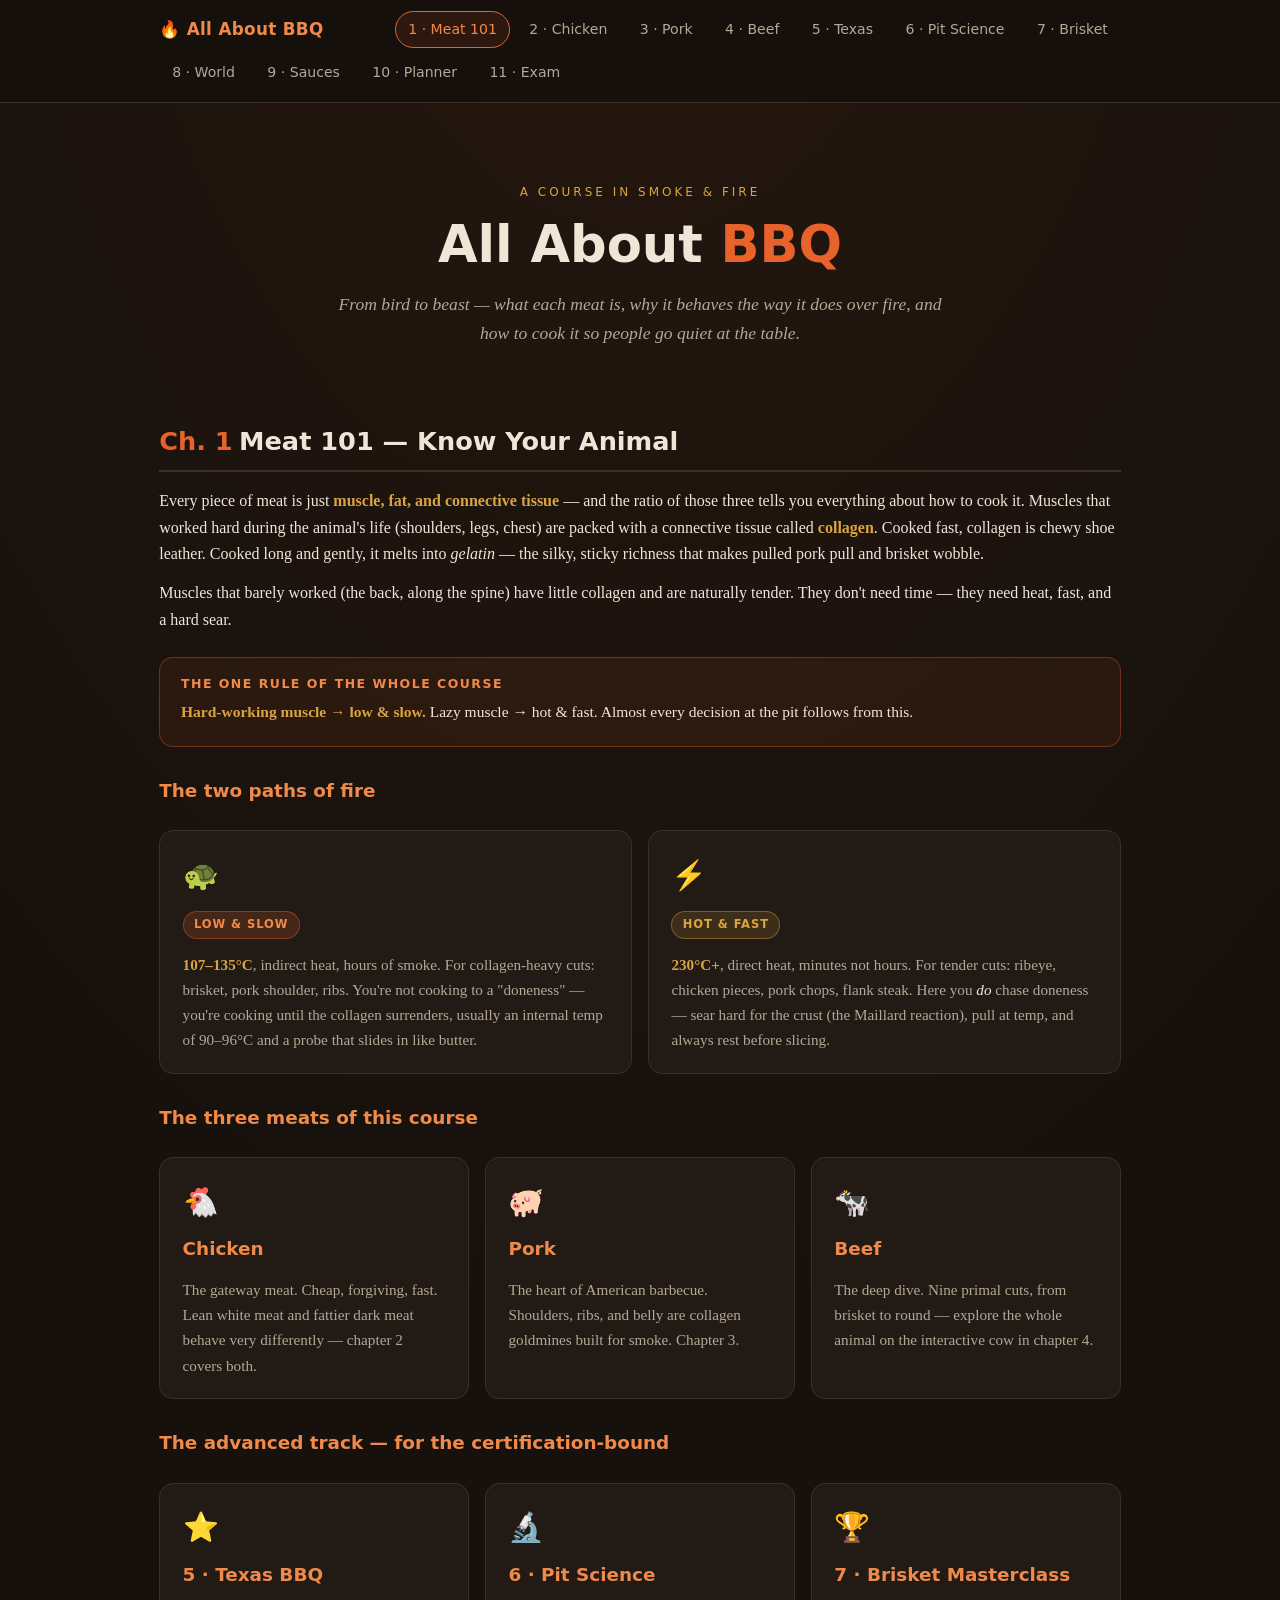
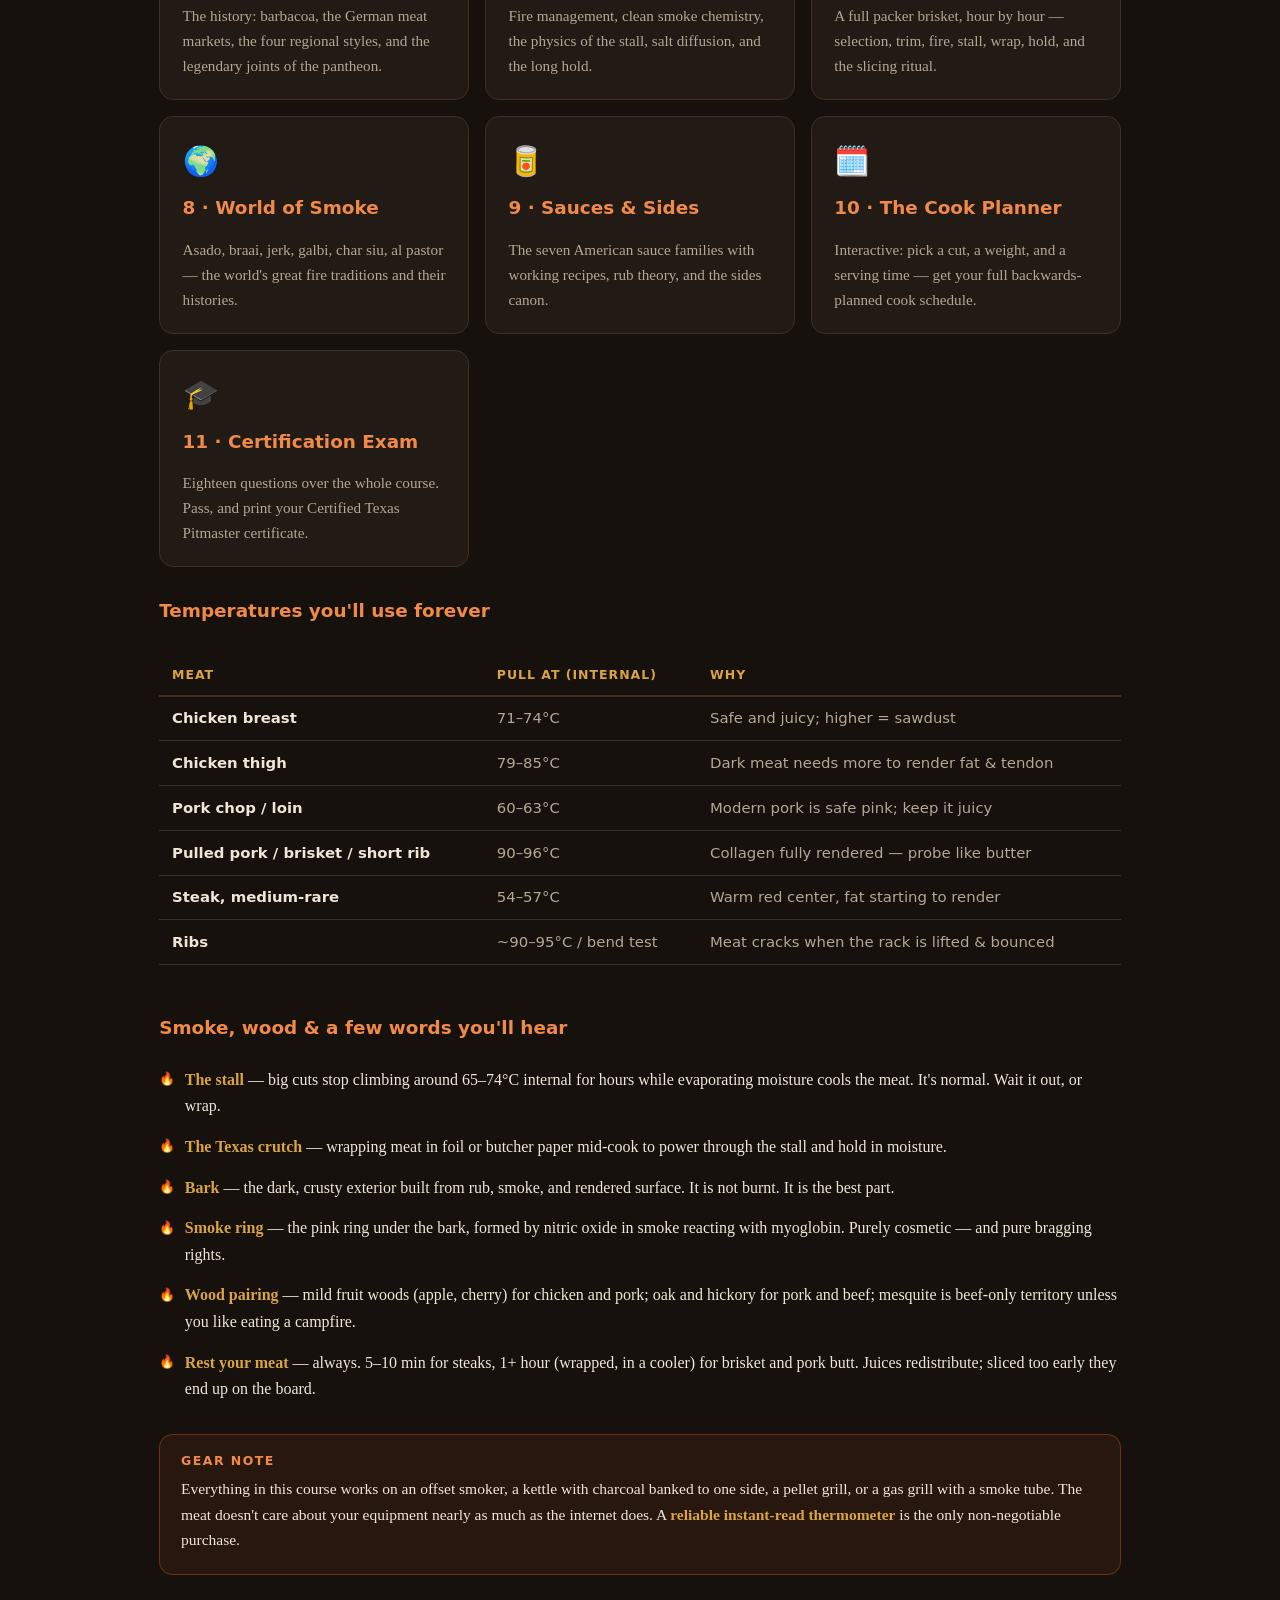
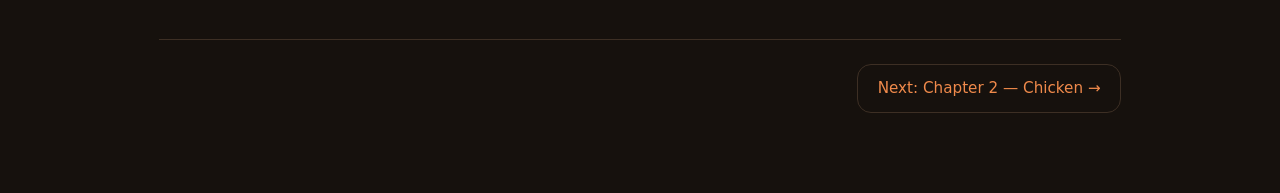
==== index.html @ eec51fac "Initial commit" ====
<!DOCTYPE html>
<html lang="en">
<head>
<meta charset="UTF-8">
<meta name="viewport" content="width=device-width, initial-scale=1.0">
<title>All About BBQ — Chapter 1: Meat 101</title>
<link rel="stylesheet" href="css/style.css">
</head>
<body>

<nav class="nav"></nav>

<div class="wrap">

  <header class="hero">
    <div class="kicker">A course in smoke &amp; fire</div>
    <h1>All About <span class="flame">BBQ</span></h1>
    <p class="lede">From bird to beast — what each meat is, why it behaves the way it does over fire, and how to cook it so people go quiet at the table.</p>
  </header>

  <h2><span class="num">Ch. 1</span>Meat 101 — Know Your Animal</h2>

  <p>Every piece of meat is just <strong>muscle, fat, and connective tissue</strong> — and the ratio of those three tells you everything about how to cook it. Muscles that worked hard during the animal's life (shoulders, legs, chest) are packed with a connective tissue called <strong>collagen</strong>. Cooked fast, collagen is chewy shoe leather. Cooked long and gently, it melts into <em>gelatin</em> — the silky, sticky richness that makes pulled pork pull and brisket wobble.</p>

  <p>Muscles that barely worked (the back, along the spine) have little collagen and are naturally tender. They don't need time — they need heat, fast, and a hard sear.</p>

  <div class="callout">
    <span class="label">The one rule of the whole course</span>
    <p><strong>Hard-working muscle → low &amp; slow.</strong> Lazy muscle → hot &amp; fast. Almost every decision at the pit follows from this.</p>
  </div>

  <h3>The two paths of fire</h3>
  <div class="grid cols-2">
    <div class="card">
      <span class="icon">🐢</span>
      <h3><span class="badge slow">Low &amp; Slow</span></h3>
      <p><strong>107–135°C</strong>, indirect heat, hours of smoke. For collagen-heavy cuts: brisket, pork shoulder, ribs. You're not cooking to a "doneness" — you're cooking until the collagen surrenders, usually an internal temp of 90–96°C and a probe that slides in like butter.</p>
    </div>
    <div class="card">
      <span class="icon">⚡</span>
      <h3><span class="badge fast">Hot &amp; Fast</span></h3>
      <p><strong>230°C+</strong>, direct heat, minutes not hours. For tender cuts: ribeye, chicken pieces, pork chops, flank steak. Here you <em>do</em> chase doneness — sear hard for the crust (the Maillard reaction), pull at temp, and always rest before slicing.</p>
    </div>
  </div>

  <h3>The three meats of this course</h3>
  <div class="grid cols-3">
    <a class="card link-card" href="chicken.html">
      <span class="icon">🐔</span>
      <h3>Chicken</h3>
      <p>The gateway meat. Cheap, forgiving, fast. Lean white meat and fattier dark meat behave very differently — chapter 2 covers both.</p>
    </a>
    <a class="card link-card" href="pork.html">
      <span class="icon">🐖</span>
      <h3>Pork</h3>
      <p>The heart of American barbecue. Shoulders, ribs, and belly are collagen goldmines built for smoke. Chapter 3.</p>
    </a>
    <a class="card link-card" href="beef.html">
      <span class="icon">🐄</span>
      <h3>Beef</h3>
      <p>The deep dive. Nine primal cuts, from brisket to round — explore the whole animal on the interactive cow in chapter 4.</p>
    </a>
  </div>

  <h3>The advanced track — for the certification-bound</h3>
  <div class="grid cols-2">
    <a class="card link-card" href="texas.html">
      <span class="icon">⭐</span>
      <h3>5 · Texas BBQ</h3>
      <p>The history: barbacoa, the German meat markets, the four regional styles, and the legendary joints of the pantheon.</p>
    </a>
    <a class="card link-card" href="pit-science.html">
      <span class="icon">🔬</span>
      <h3>6 · Pit Science</h3>
      <p>Fire management, clean smoke chemistry, the physics of the stall, salt diffusion, and the long hold.</p>
    </a>
    <a class="card link-card" href="brisket.html">
      <span class="icon">🏆</span>
      <h3>7 · Brisket Masterclass</h3>
      <p>A full packer brisket, hour by hour — selection, trim, fire, stall, wrap, hold, and the slicing ritual.</p>
    </a>
    <a class="card link-card" href="world.html">
      <span class="icon">🌍</span>
      <h3>8 · World of Smoke</h3>
      <p>Asado, braai, jerk, galbi, char siu, al pastor — the world's great fire traditions and their histories.</p>
    </a>
    <a class="card link-card" href="sauces.html">
      <span class="icon">🥫</span>
      <h3>9 · Sauces &amp; Sides</h3>
      <p>The seven American sauce families with working recipes, rub theory, and the sides canon.</p>
    </a>
    <a class="card link-card" href="planner.html">
      <span class="icon">🗓️</span>
      <h3>10 · The Cook Planner</h3>
      <p>Interactive: pick a cut, a weight, and a serving time — get your full backwards-planned cook schedule.</p>
    </a>
    <a class="card link-card" href="exam.html">
      <span class="icon">🎓</span>
      <h3>11 · Certification Exam</h3>
      <p>Eighteen questions over the whole course. Pass, and print your Certified Texas Pitmaster certificate.</p>
    </a>
  </div>

  <h3>Temperatures you'll use forever</h3>
  <div class="table-scroll">
    <table>
      <thead>
        <tr><th>Meat</th><th>Pull at (internal)</th><th>Why</th></tr>
      </thead>
      <tbody>
        <tr><td>Chicken breast</td><td>71–74°C</td><td>Safe and juicy; higher = sawdust</td></tr>
        <tr><td>Chicken thigh</td><td>79–85°C</td><td>Dark meat needs more to render fat &amp; tendon</td></tr>
        <tr><td>Pork chop / loin</td><td>60–63°C</td><td>Modern pork is safe pink; keep it juicy</td></tr>
        <tr><td>Pulled pork / brisket / short rib</td><td>90–96°C</td><td>Collagen fully rendered — probe like butter</td></tr>
        <tr><td>Steak, medium-rare</td><td>54–57°C</td><td>Warm red center, fat starting to render</td></tr>
        <tr><td>Ribs</td><td>~90–95°C / bend test</td><td>Meat cracks when the rack is lifted &amp; bounced</td></tr>
      </tbody>
    </table>
  </div>

  <h3>Smoke, wood &amp; a few words you'll hear</h3>
  <ul class="clean">
    <li><strong>The stall</strong> — big cuts stop climbing around 65–74°C internal for hours while evaporating moisture cools the meat. It's normal. Wait it out, or wrap.</li>
    <li><strong>The Texas crutch</strong> — wrapping meat in foil or butcher paper mid-cook to power through the stall and hold in moisture.</li>
    <li><strong>Bark</strong> — the dark, crusty exterior built from rub, smoke, and rendered surface. It is not burnt. It is the best part.</li>
    <li><strong>Smoke ring</strong> — the pink ring under the bark, formed by nitric oxide in smoke reacting with myoglobin. Purely cosmetic — and pure bragging rights.</li>
    <li><strong>Wood pairing</strong> — mild fruit woods (apple, cherry) for chicken and pork; oak and hickory for pork and beef; mesquite is beef-only territory unless you like eating a campfire.</li>
    <li><strong>Rest your meat</strong> — always. 5–10 min for steaks, 1+ hour (wrapped, in a cooler) for brisket and pork butt. Juices redistribute; sliced too early they end up on the board.</li>
  </ul>

  <div class="callout">
    <span class="label">Gear note</span>
    <p>Everything in this course works on an offset smoker, a kettle with charcoal banked to one side, a pellet grill, or a gas grill with a smoke tube. The meat doesn't care about your equipment nearly as much as the internet does. A <strong>reliable instant-read thermometer</strong> is the only non-negotiable purchase.</p>
  </div>

  <div class="chapter-nav"></div>

</div>
<script src="js/nav.js"></script>
</body>
</html>
---- css/style.css ----
/* ============ All About BBQ — shared styles ============ */
:root {
  --bg: #16110d;
  --bg-card: #221a14;
  --bg-card-2: #2b2119;
  --line: #3d2f24;
  --text: #f0e6d8;
  --text-dim: #b5a795;
  --ember: #e8632c;
  --ember-soft: #f08a4b;
  --gold: #d9a441;
  --green: #7fa650;
  --radius: 14px;
  --maxw: 1000px;
}

* { margin: 0; padding: 0; box-sizing: border-box; }

html { scroll-behavior: smooth; }

body {
  background: var(--bg);
  background-image: radial-gradient(ellipse 80% 50% at 50% -10%, rgba(232, 99, 44, 0.08), transparent);
  color: var(--text);
  font-family: Georgia, 'Times New Roman', serif;
  line-height: 1.65;
  min-height: 100vh;
}

h1, h2, h3, h4, .nav, .badge, .btn, .chip {
  font-family: 'Segoe UI', system-ui, -apple-system, sans-serif;
}

/* ---------- nav ---------- */
.nav {
  position: sticky;
  top: 0;
  z-index: 50;
  background: rgba(22, 17, 13, 0.92);
  backdrop-filter: blur(8px);
  border-bottom: 1px solid var(--line);
}
.nav-inner {
  max-width: var(--maxw);
  margin: 0 auto;
  padding: 0.7rem 1.2rem;
  display: flex;
  align-items: center;
  gap: 0.4rem;
  flex-wrap: wrap;
}
.nav-brand {
  font-weight: 700;
  font-size: 1.05rem;
  color: var(--ember-soft);
  text-decoration: none;
  margin-right: auto;
  letter-spacing: 0.02em;
}
.nav a.chapter {
  color: var(--text-dim);
  text-decoration: none;
  font-size: 0.88rem;
  padding: 0.35rem 0.75rem;
  border-radius: 999px;
  border: 1px solid transparent;
  transition: all 0.15s;
}
.nav a.chapter:hover { color: var(--text); border-color: var(--line); }
.nav a.chapter.active {
  color: var(--ember-soft);
  border-color: var(--ember);
  background: rgba(232, 99, 44, 0.1);
}

/* ---------- layout ---------- */
.wrap {
  max-width: var(--maxw);
  margin: 0 auto;
  padding: 2.5rem 1.2rem 5rem;
}

.hero { text-align: center; padding: 2.5rem 0 1.5rem; }
.hero .kicker {
  font-family: 'Segoe UI', system-ui, sans-serif;
  text-transform: uppercase;
  letter-spacing: 0.25em;
  font-size: 0.75rem;
  color: var(--gold);
  margin-bottom: 0.8rem;
}
.hero h1 {
  font-size: clamp(2rem, 5vw, 3.2rem);
  line-height: 1.15;
  margin-bottom: 1rem;
}
.hero h1 .flame { color: var(--ember); }
.hero p.lede {
  max-width: 620px;
  margin: 0 auto;
  color: var(--text-dim);
  font-size: 1.1rem;
  font-style: italic;
}

h2 {
  font-size: 1.6rem;
  margin: 3rem 0 1rem;
  padding-bottom: 0.5rem;
  border-bottom: 2px solid var(--line);
}
h2 .num { color: var(--ember); margin-right: 0.4rem; }
h3 { font-size: 1.15rem; margin: 1.8rem 0 0.6rem; color: var(--ember-soft); }
p { margin: 0.8rem 0; }
p.dim { color: var(--text-dim); }
strong { color: var(--gold); }
em { color: var(--text); }

ul.clean { list-style: none; margin: 1rem 0; }
ul.clean li {
  padding: 0.45rem 0 0.45rem 1.6rem;
  position: relative;
}
ul.clean li::before {
  content: '🔥';
  position: absolute;
  left: 0;
  font-size: 0.8rem;
  top: 0.62rem;
}

/* ---------- cards & grids ---------- */
.grid {
  display: grid;
  gap: 1rem;
  margin: 1.5rem 0;
}
.grid.cols-3 { grid-template-columns: repeat(auto-fit, minmax(240px, 1fr)); }
.grid.cols-2 { grid-template-columns: repeat(auto-fit, minmax(300px, 1fr)); }

.card {
  background: var(--bg-card);
  border: 1px solid var(--line);
  border-radius: var(--radius);
  padding: 1.3rem 1.4rem;
}
.card h3 { margin-top: 0; }
.card .icon { font-size: 1.8rem; display: block; margin-bottom: 0.5rem; }
.card p { font-size: 0.95rem; color: var(--text-dim); }
.card p:last-child { margin-bottom: 0; }

.card.link-card { text-decoration: none; color: inherit; display: block; transition: all 0.15s; }
.card.link-card:hover { border-color: var(--ember); transform: translateY(-2px); }

.callout {
  background: rgba(232, 99, 44, 0.08);
  border: 1px solid rgba(232, 99, 44, 0.35);
  border-radius: var(--radius);
  padding: 1rem 1.3rem;
  margin: 1.5rem 0;
}
.callout .label {
  font-family: 'Segoe UI', system-ui, sans-serif;
  font-weight: 700;
  font-size: 0.78rem;
  text-transform: uppercase;
  letter-spacing: 0.12em;
  color: var(--ember-soft);
  display: block;
  margin-bottom: 0.3rem;
}
.callout p { margin: 0.3rem 0; font-size: 0.97rem; }

/* ---------- tables ---------- */
table {
  width: 100%;
  border-collapse: collapse;
  margin: 1.2rem 0;
  font-size: 0.93rem;
  font-family: 'Segoe UI', system-ui, sans-serif;
}
th {
  text-align: left;
  color: var(--gold);
  font-size: 0.78rem;
  text-transform: uppercase;
  letter-spacing: 0.08em;
  padding: 0.6rem 0.8rem;
  border-bottom: 2px solid var(--line);
}
td {
  padding: 0.6rem 0.8rem;
  border-bottom: 1px solid var(--line);
  color: var(--text-dim);
}
td:first-child { color: var(--text); font-weight: 600; }
.table-scroll { overflow-x: auto; }

/* ---------- badges / chips ---------- */
.badge {
  display: inline-block;
  font-size: 0.72rem;
  font-weight: 700;
  text-transform: uppercase;
  letter-spacing: 0.08em;
  padding: 0.22rem 0.65rem;
  border-radius: 999px;
  margin-right: 0.4rem;
}
.badge.slow { background: rgba(232, 99, 44, 0.18); color: var(--ember-soft); border: 1px solid rgba(232, 99, 44, 0.4); }
.badge.fast { background: rgba(217, 164, 65, 0.15); color: var(--gold); border: 1px solid rgba(217, 164, 65, 0.4); }
.badge.both { background: rgba(127, 166, 80, 0.15); color: var(--green); border: 1px solid rgba(127, 166, 80, 0.4); }

/* ---------- chapter footer nav ---------- */
.chapter-nav {
  display: flex;
  justify-content: space-between;
  gap: 1rem;
  margin-top: 4rem;
  padding-top: 1.5rem;
  border-top: 1px solid var(--line);
}
.chapter-nav a {
  font-family: 'Segoe UI', system-ui, sans-serif;
  color: var(--ember-soft);
  text-decoration: none;
  font-size: 0.95rem;
  padding: 0.7rem 1.2rem;
  border: 1px solid var(--line);
  border-radius: var(--radius);
  transition: all 0.15s;
}
.chapter-nav a:hover { border-color: var(--ember); background: rgba(232, 99, 44, 0.08); }
.chapter-nav .spacer { flex: 1; }

/* ============ interactive cow ============ */
.cow-stage {
  background: var(--bg-card);
  border: 1px solid var(--line);
  border-radius: var(--radius);
  padding: 1rem 1rem 0.4rem;
  margin: 1.5rem 0 1rem;
}
.cow-stage svg { width: 100%; height: auto; display: block; }
.cow-hint {
  text-align: center;
  font-family: 'Segoe UI', system-ui, sans-serif;
  font-size: 0.82rem;
  color: var(--text-dim);
  padding: 0.5rem 0 0.8rem;
}

.cut-region {
  cursor: pointer;
  transition: fill 0.15s, opacity 0.15s;
  stroke: #16110d;
  stroke-width: 2.5;
}
.cut-region:hover { filter: brightness(1.25); }
.cut-region.selected {
  filter: brightness(1.35);
  stroke: #f0e6d8;
  stroke-width: 3;
}
.cut-label {
  font-family: 'Segoe UI', system-ui, sans-serif;
  font-weight: 700;
  font-size: 19px;
  fill: #16110d;
  pointer-events: none;
  text-anchor: middle;
  opacity: 0.85;
}
.cut-label.sm { font-size: 15px; }
.cut-label.xs { font-size: 12px; }
.cow-base { fill: #4a3a2c; }
.cow-detail { fill: none; stroke: #16110d; stroke-width: 2.5; }

/* ---------- cut info panel ---------- */
.cut-panel {
  background: var(--bg-card);
  border: 1px solid var(--line);
  border-radius: var(--radius);
  padding: 1.6rem 1.8rem;
  margin-bottom: 1.5rem;
  min-height: 200px;
}
.cut-panel .placeholder {
  text-align: center;
  color: var(--text-dim);
  padding: 3rem 1rem;
  font-style: italic;
}
.cut-panel-head {
  display: flex;
  align-items: baseline;
  gap: 0.8rem;
  flex-wrap: wrap;
  margin-bottom: 0.2rem;
}
.cut-panel-head h3 {
  margin: 0;
  font-size: 1.6rem;
  color: var(--text);
}
.cut-panel .aka {
  font-family: 'Segoe UI', system-ui, sans-serif;
  color: var(--text-dim);
  font-size: 0.88rem;
  font-style: italic;
}
.cut-section { margin-top: 1.3rem; }
.cut-section .label {
  font-family: 'Segoe UI', system-ui, sans-serif;
  font-weight: 700;
  font-size: 0.75rem;
  text-transform: uppercase;
  letter-spacing: 0.14em;
  color: var(--gold);
  display: block;
  margin-bottom: 0.35rem;
}
.cut-section p { margin: 0.35rem 0; font-size: 0.98rem; }

.star-cuts { display: grid; gap: 0.7rem; grid-template-columns: repeat(auto-fit, minmax(280px, 1fr)); margin-top: 0.6rem; }
.star-cut {
  background: var(--bg-card-2);
  border: 1px solid var(--line);
  border-radius: 10px;
  padding: 0.8rem 1rem;
  font-size: 0.92rem;
}
.star-cut .name { font-weight: 700; color: var(--ember-soft); font-family: 'Segoe UI', system-ui, sans-serif; }
.star-cut p { margin: 0.3rem 0 0; color: var(--text-dim); font-size: 0.9rem; }

.method-row { display: flex; gap: 0.6rem; flex-wrap: wrap; align-items: center; margin-top: 0.4rem; }

/* ============ timeline (brisket masterclass) ============ */
.timeline {
  margin: 2rem 0;
  padding-left: 1.6rem;
  border-left: 3px solid var(--line);
}
.t-step {
  position: relative;
  padding: 0 0 2rem 1.2rem;
}
.t-step::before {
  content: '';
  position: absolute;
  left: -2.28rem;
  top: 0.35rem;
  width: 15px;
  height: 15px;
  border-radius: 50%;
  background: var(--ember);
  border: 3px solid var(--bg);
  box-shadow: 0 0 0 2px var(--ember);
}
.t-step.milestone::before { background: var(--gold); box-shadow: 0 0 0 2px var(--gold); }
.t-time {
  font-family: 'Segoe UI', system-ui, sans-serif;
  font-weight: 700;
  font-size: 0.78rem;
  text-transform: uppercase;
  letter-spacing: 0.12em;
  color: var(--ember-soft);
  display: block;
  margin-bottom: 0.2rem;
}
.t-step h3 { margin: 0 0 0.4rem; color: var(--text); }
.t-step p { margin: 0.4rem 0; font-size: 0.97rem; color: var(--text-dim); }
.t-step p strong { color: var(--gold); }

/* ============ exam & certificate ============ */
.q-card {
  background: var(--bg-card);
  border: 1px solid var(--line);
  border-radius: var(--radius);
  padding: 1.2rem 1.4rem;
  margin: 1rem 0;
}
.q-card .q-num {
  font-family: 'Segoe UI', system-ui, sans-serif;
  font-weight: 700;
  font-size: 0.75rem;
  color: var(--gold);
  text-transform: uppercase;
  letter-spacing: 0.12em;
}
.q-card .q-text { font-size: 1.05rem; margin: 0.3rem 0 0.8rem; color: var(--text); }
.q-options { display: grid; gap: 0.45rem; }
.q-options label {
  display: flex;
  gap: 0.7rem;
  align-items: baseline;
  background: var(--bg-card-2);
  border: 1px solid var(--line);
  border-radius: 10px;
  padding: 0.6rem 0.9rem;
  cursor: pointer;
  font-size: 0.95rem;
  font-family: 'Segoe UI', system-ui, sans-serif;
  color: var(--text-dim);
  transition: border-color 0.15s;
}
.q-options label:hover { border-color: var(--ember); color: var(--text); }
.q-options input { accent-color: var(--ember); }
.q-card.correct { border-color: var(--green); }
.q-card.wrong { border-color: #c0504e; }
.q-card .verdict {
  font-family: 'Segoe UI', system-ui, sans-serif;
  font-size: 0.88rem;
  margin-top: 0.7rem;
  display: none;
}
.q-card.correct .verdict.ok { display: block; color: var(--green); }
.q-card.wrong .verdict.no { display: block; color: #e08a88; }

.btn {
  display: inline-block;
  background: var(--ember);
  color: #fff;
  border: none;
  border-radius: 10px;
  font-size: 1rem;
  font-weight: 700;
  padding: 0.8rem 1.8rem;
  cursor: pointer;
  transition: filter 0.15s;
}
.btn:hover { filter: brightness(1.15); }
.btn.ghost { background: transparent; border: 1px solid var(--line); color: var(--text-dim); }

.exam-result {
  text-align: center;
  padding: 1.6rem;
  border-radius: var(--radius);
  margin: 1.5rem 0;
  font-family: 'Segoe UI', system-ui, sans-serif;
  display: none;
}
.exam-result.pass { display: block; background: rgba(127,166,80,0.12); border: 1px solid var(--green); }
.exam-result.fail { display: block; background: rgba(192,80,78,0.1); border: 1px solid #c0504e; }
.exam-result .score { font-size: 2.2rem; font-weight: 800; }

.cert-claim { display: none; text-align: center; margin: 1.5rem 0; }
.cert-claim.show { display: block; }
.cert-claim input {
  background: var(--bg-card-2);
  border: 1px solid var(--line);
  border-radius: 10px;
  color: var(--text);
  font-size: 1.05rem;
  padding: 0.75rem 1rem;
  width: min(340px, 90%);
  margin-right: 0.6rem;
  font-family: Georgia, serif;
}

.certificate {
  display: none;
  background: #f7efdd;
  color: #2b2119;
  border: 3px solid #b5484a;
  outline: 10px solid #f7efdd;
  outline-offset: -14px;
  box-shadow: inset 0 0 0 16px #f7efdd, inset 0 0 0 18px #d9a441;
  border-radius: 6px;
  padding: 3rem 2.5rem;
  text-align: center;
  margin: 2rem 0;
  font-family: Georgia, serif;
}
.certificate.show { display: block; }
.certificate .c-head {
  text-transform: uppercase;
  letter-spacing: 0.35em;
  font-size: 0.8rem;
  color: #b5484a;
  font-weight: 700;
}
.certificate h3 {
  font-size: 2.1rem;
  margin: 0.8rem 0;
  color: #2b2119;
  font-family: Georgia, serif;
}
.certificate .c-name {
  font-size: 1.9rem;
  font-style: italic;
  color: #8a4a1f;
  border-bottom: 2px solid #d9a441;
  display: inline-block;
  padding: 0 2rem 0.3rem;
  margin: 0.8rem 0;
}
.certificate .c-body { font-size: 0.98rem; max-width: 520px; margin: 0.5rem auto; color: #4a3a2c; }
.certificate .c-seal { font-size: 3rem; margin-top: 1rem; }
.certificate .c-foot {
  display: flex;
  justify-content: space-between;
  max-width: 480px;
  margin: 1.8rem auto 0;
  font-size: 0.85rem;
  color: #6b5843;
}
.certificate .c-foot .sig { border-top: 1px solid #6b5843; padding-top: 0.3rem; }

@media print {
  body * { visibility: hidden; }
  .certificate, .certificate * { visibility: visible; }
  .certificate {
    position: absolute;
    left: 0; top: 0;
    width: 100%;
    margin: 0;
    -webkit-print-color-adjust: exact;
    print-color-adjust: exact;
  }
}

@media (max-width: 640px) {
  .cut-label { font-size: 24px; }
  .cut-label.sm { font-size: 18px; }
  .cut-label.xs { display: none; }
  .hero { padding-top: 1rem; }
}
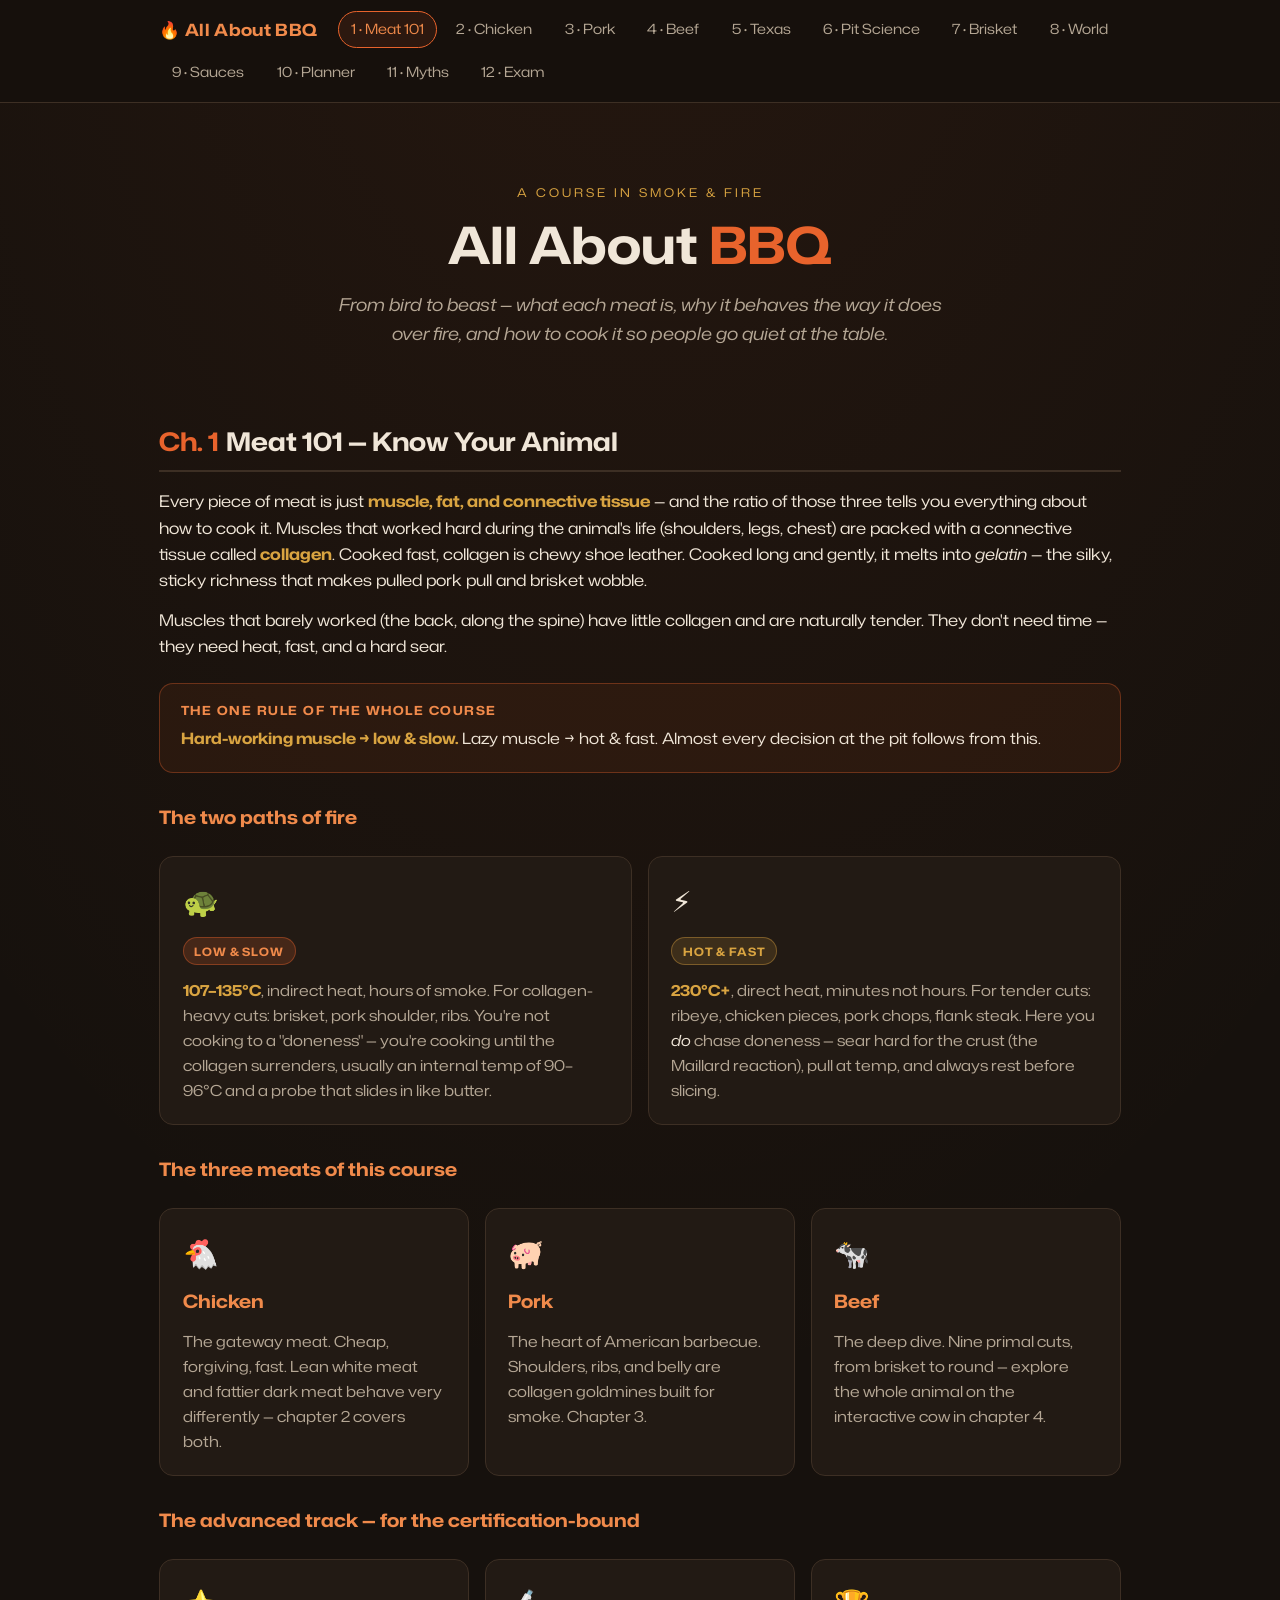
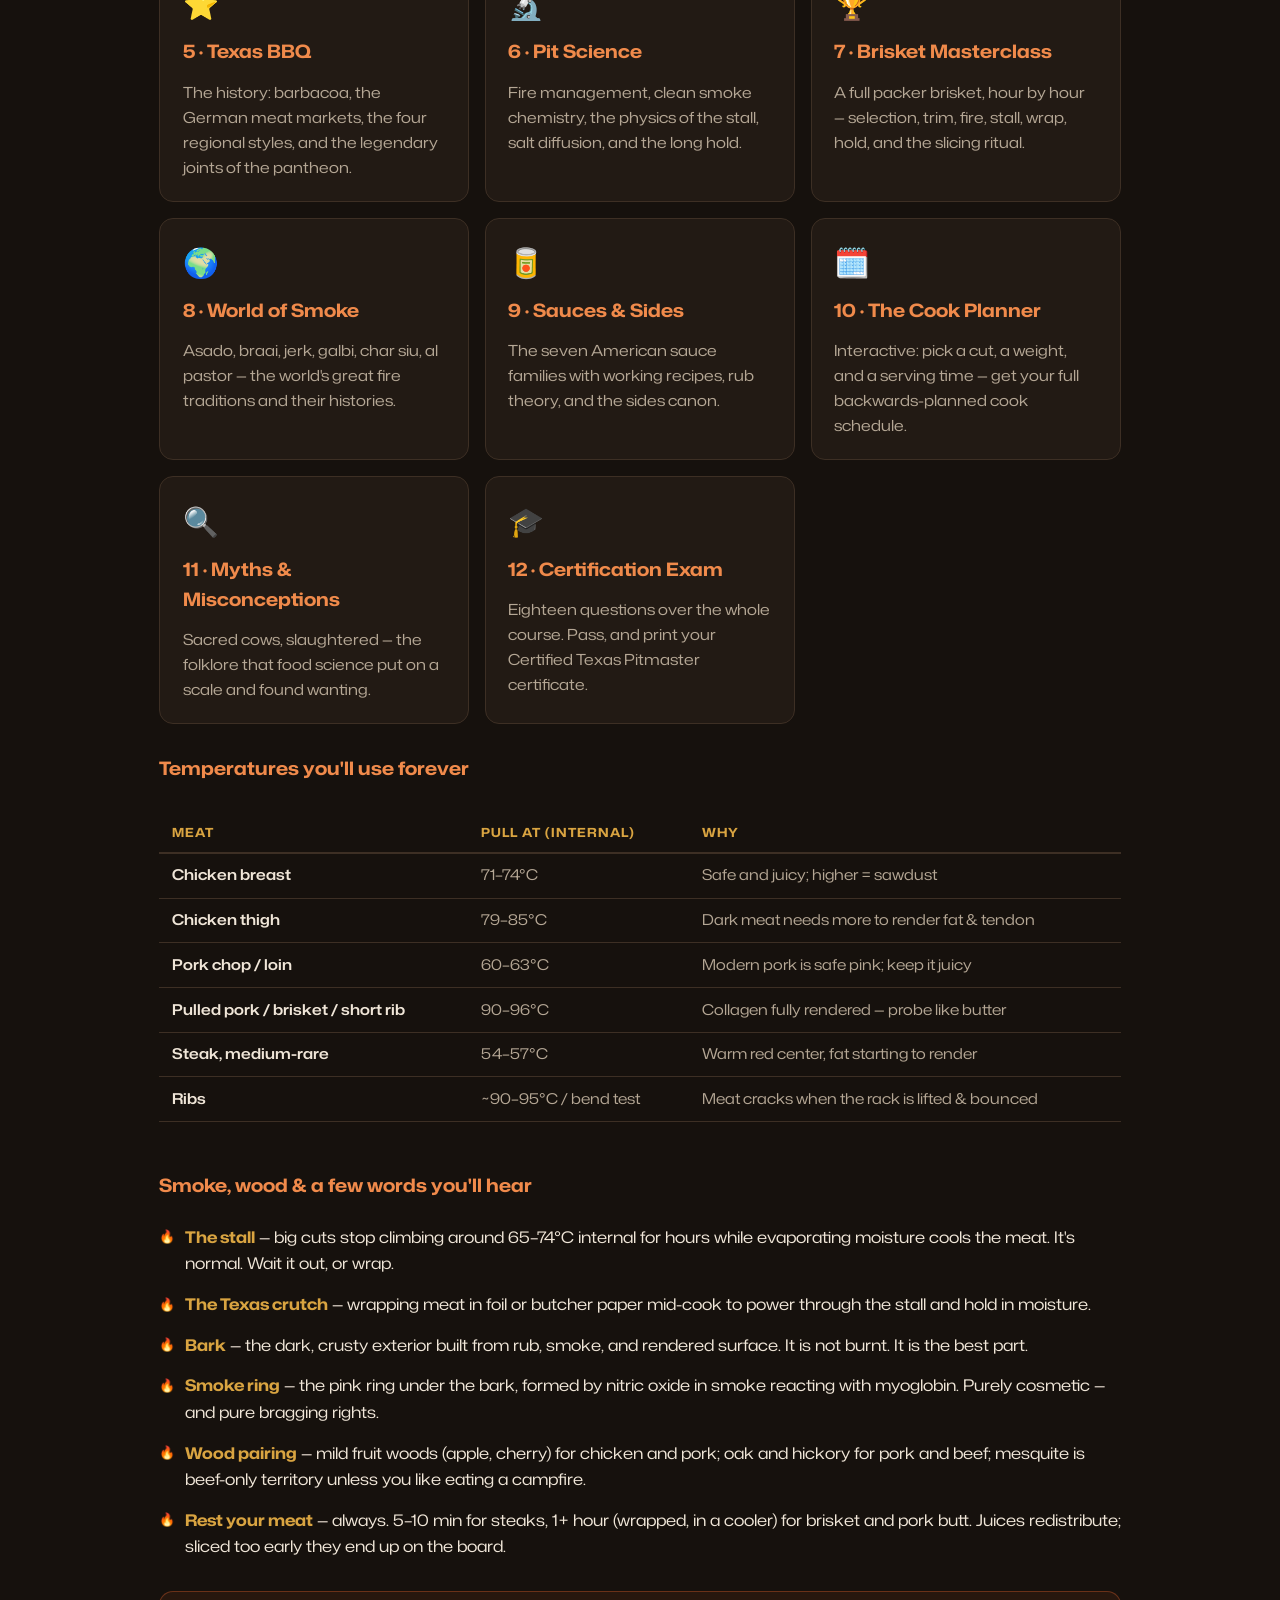
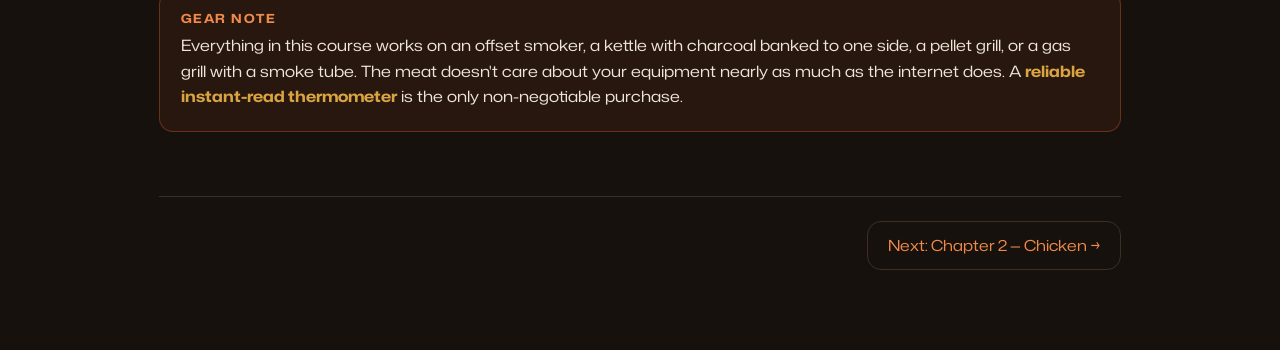
==== commit 6d1e834b: "New Font" ====
--- a/index.html
+++ b/index.html
@@ -4,6 +4,9 @@
 <meta charset="UTF-8">
 <meta name="viewport" content="width=device-width, initial-scale=1.0">
 <title>All About BBQ — Chapter 1: Meat 101</title>
+<link rel="preconnect" href="https://fonts.googleapis.com">
+<link rel="preconnect" href="https://fonts.gstatic.com" crossorigin>
+<link href="https://fonts.googleapis.com/css2?family=Mona+Sans:ital,wdth,wght@0,75..125,200..900;1,75..125,200..900&display=swap" rel="stylesheet">
 <link rel="stylesheet" href="css/style.css">
 </head>
 <body>
@@ -94,9 +97,14 @@
       <h3>10 · The Cook Planner</h3>
       <p>Interactive: pick a cut, a weight, and a serving time — get your full backwards-planned cook schedule.</p>
     </a>
+    <a class="card link-card" href="myths.html">
+      <span class="icon">🔍</span>
+      <h3>11 · Myths &amp; Misconceptions</h3>
+      <p>Sacred cows, slaughtered — the folklore that food science put on a scale and found wanting.</p>
+    </a>
     <a class="card link-card" href="exam.html">
       <span class="icon">🎓</span>
-      <h3>11 · Certification Exam</h3>
+      <h3>12 · Certification Exam</h3>
       <p>Eighteen questions over the whole course. Pass, and print your Certified Texas Pitmaster certificate.</p>
     </a>
   </div>
--- a/css/style.css
+++ b/css/style.css
@@ -22,13 +22,14 @@
   background: var(--bg);
   background-image: radial-gradient(ellipse 80% 50% at 50% -10%, rgba(232, 99, 44, 0.08), transparent);
   color: var(--text);
-  font-family: Georgia, 'Times New Roman', serif;
+  font-family: 'Mona Sans', 'Segoe UI', system-ui, sans-serif;
+  font-stretch: 120%;
   line-height: 1.65;
   min-height: 100vh;
 }
 
 h1, h2, h3, h4, .nav, .badge, .btn, .chip {
-  font-family: 'Segoe UI', system-ui, -apple-system, sans-serif;
+  font-family: 'Mona Sans', 'Segoe UI', system-ui, sans-serif;
 }
 
 /* ---------- nav ---------- */
@@ -82,7 +83,7 @@
 
 .hero { text-align: center; padding: 2.5rem 0 1.5rem; }
 .hero .kicker {
-  font-family: 'Segoe UI', system-ui, sans-serif;
+  font-family: 'Mona Sans', 'Segoe UI', system-ui, sans-serif;
   text-transform: uppercase;
   letter-spacing: 0.25em;
   font-size: 0.75rem;
@@ -160,7 +161,7 @@
   margin: 1.5rem 0;
 }
 .callout .label {
-  font-family: 'Segoe UI', system-ui, sans-serif;
+  font-family: 'Mona Sans', 'Segoe UI', system-ui, sans-serif;
   font-weight: 700;
   font-size: 0.78rem;
   text-transform: uppercase;
@@ -177,7 +178,7 @@
   border-collapse: collapse;
   margin: 1.2rem 0;
   font-size: 0.93rem;
-  font-family: 'Segoe UI', system-ui, sans-serif;
+  font-family: 'Mona Sans', 'Segoe UI', system-ui, sans-serif;
 }
 th {
   text-align: left;
@@ -221,7 +222,7 @@
   border-top: 1px solid var(--line);
 }
 .chapter-nav a {
-  font-family: 'Segoe UI', system-ui, sans-serif;
+  font-family: 'Mona Sans', 'Segoe UI', system-ui, sans-serif;
   color: var(--ember-soft);
   text-decoration: none;
   font-size: 0.95rem;
@@ -244,7 +245,7 @@
 .cow-stage svg { width: 100%; height: auto; display: block; }
 .cow-hint {
   text-align: center;
-  font-family: 'Segoe UI', system-ui, sans-serif;
+  font-family: 'Mona Sans', 'Segoe UI', system-ui, sans-serif;
   font-size: 0.82rem;
   color: var(--text-dim);
   padding: 0.5rem 0 0.8rem;
@@ -263,7 +264,7 @@
   stroke-width: 3;
 }
 .cut-label {
-  font-family: 'Segoe UI', system-ui, sans-serif;
+  font-family: 'Mona Sans', 'Segoe UI', system-ui, sans-serif;
   font-weight: 700;
   font-size: 19px;
   fill: #16110d;
@@ -304,14 +305,14 @@
   color: var(--text);
 }
 .cut-panel .aka {
-  font-family: 'Segoe UI', system-ui, sans-serif;
+  font-family: 'Mona Sans', 'Segoe UI', system-ui, sans-serif;
   color: var(--text-dim);
   font-size: 0.88rem;
   font-style: italic;
 }
 .cut-section { margin-top: 1.3rem; }
 .cut-section .label {
-  font-family: 'Segoe UI', system-ui, sans-serif;
+  font-family: 'Mona Sans', 'Segoe UI', system-ui, sans-serif;
   font-weight: 700;
   font-size: 0.75rem;
   text-transform: uppercase;
@@ -330,7 +331,7 @@
   padding: 0.8rem 1rem;
   font-size: 0.92rem;
 }
-.star-cut .name { font-weight: 700; color: var(--ember-soft); font-family: 'Segoe UI', system-ui, sans-serif; }
+.star-cut .name { font-weight: 700; color: var(--ember-soft); font-family: 'Mona Sans', 'Segoe UI', system-ui, sans-serif; }
 .star-cut p { margin: 0.3rem 0 0; color: var(--text-dim); font-size: 0.9rem; }
 
 .method-row { display: flex; gap: 0.6rem; flex-wrap: wrap; align-items: center; margin-top: 0.4rem; }
@@ -359,7 +360,7 @@
 }
 .t-step.milestone::before { background: var(--gold); box-shadow: 0 0 0 2px var(--gold); }
 .t-time {
-  font-family: 'Segoe UI', system-ui, sans-serif;
+  font-family: 'Mona Sans', 'Segoe UI', system-ui, sans-serif;
   font-weight: 700;
   font-size: 0.78rem;
   text-transform: uppercase;
@@ -372,6 +373,84 @@
 .t-step p { margin: 0.4rem 0; font-size: 0.97rem; color: var(--text-dim); }
 .t-step p strong { color: var(--gold); }
 
+/* ============ cook planner ============ */
+.planner-controls {
+  display: grid;
+  grid-template-columns: repeat(auto-fit, minmax(200px, 1fr));
+  gap: 1rem;
+  margin: 1.5rem 0 1rem;
+}
+.planner-controls .control { display: flex; flex-direction: column; gap: 0.35rem; }
+.planner-controls label {
+  font-family: 'Mona Sans', 'Segoe UI', system-ui, sans-serif;
+  font-weight: 700;
+  font-size: 0.75rem;
+  text-transform: uppercase;
+  letter-spacing: 0.12em;
+  color: var(--gold);
+}
+.planner-controls select,
+.planner-controls input {
+  background: var(--bg-card-2);
+  border: 1px solid var(--line);
+  border-radius: 10px;
+  color: var(--text);
+  font-size: 0.98rem;
+  padding: 0.65rem 0.8rem;
+  font-family: 'Mona Sans', 'Segoe UI', system-ui, sans-serif;
+}
+.planner-controls select:focus,
+.planner-controls input:focus { outline: none; border-color: var(--ember); }
+.planner-controls input[type="datetime-local"] { color-scheme: dark; }
+
+.plan-summary { margin: 0.5rem 0 1rem; display: flex; gap: 0.5rem; flex-wrap: wrap; }
+.plan-summary .badge { font-size: 0.82rem; padding: 0.4rem 0.9rem; }
+
+/* ============ myths ============ */
+.myth-card {
+  background: var(--bg-card);
+  border: 1px solid var(--line);
+  border-left: 4px solid #c0504e;
+  border-radius: var(--radius);
+  padding: 1.3rem 1.5rem;
+  margin: 1.2rem 0;
+}
+.myth-head {
+  display: flex;
+  gap: 0.8rem;
+  align-items: baseline;
+  flex-wrap: wrap;
+  margin-bottom: 0.6rem;
+}
+.chip {
+  display: inline-block;
+  font-family: 'Mona Sans', 'Segoe UI', system-ui, sans-serif;
+  font-size: 0.72rem;
+  font-weight: 700;
+  text-transform: uppercase;
+  letter-spacing: 0.1em;
+  padding: 0.25rem 0.7rem;
+  border-radius: 999px;
+  white-space: nowrap;
+}
+.myth-chip { background: rgba(192, 80, 78, 0.18); color: #e08a88; border: 1px solid rgba(192, 80, 78, 0.5); }
+.chip.busted { background: rgba(127, 166, 80, 0.14); color: var(--green); border: 1px solid rgba(127, 166, 80, 0.4); margin-top: 0.8rem; }
+.myth-quote {
+  font-style: italic;
+  font-size: 1.08rem;
+  color: var(--text);
+}
+.myth-card p { margin: 0.4rem 0 0; font-size: 0.97rem; color: var(--text-dim); }
+.myth-card .label {
+  font-family: 'Mona Sans', 'Segoe UI', system-ui, sans-serif;
+  font-weight: 700;
+  font-size: 0.72rem;
+  text-transform: uppercase;
+  letter-spacing: 0.12em;
+  color: var(--gold);
+  margin-right: 0.5rem;
+}
+
 /* ============ exam & certificate ============ */
 .q-card {
   background: var(--bg-card);
@@ -381,7 +460,7 @@
   margin: 1rem 0;
 }
 .q-card .q-num {
-  font-family: 'Segoe UI', system-ui, sans-serif;
+  font-family: 'Mona Sans', 'Segoe UI', system-ui, sans-serif;
   font-weight: 700;
   font-size: 0.75rem;
   color: var(--gold);
@@ -400,7 +479,7 @@
   padding: 0.6rem 0.9rem;
   cursor: pointer;
   font-size: 0.95rem;
-  font-family: 'Segoe UI', system-ui, sans-serif;
+  font-family: 'Mona Sans', 'Segoe UI', system-ui, sans-serif;
   color: var(--text-dim);
   transition: border-color 0.15s;
 }
@@ -409,7 +488,7 @@
 .q-card.correct { border-color: var(--green); }
 .q-card.wrong { border-color: #c0504e; }
 .q-card .verdict {
-  font-family: 'Segoe UI', system-ui, sans-serif;
+  font-family: 'Mona Sans', 'Segoe UI', system-ui, sans-serif;
   font-size: 0.88rem;
   margin-top: 0.7rem;
   display: none;
@@ -437,7 +516,7 @@
   padding: 1.6rem;
   border-radius: var(--radius);
   margin: 1.5rem 0;
-  font-family: 'Segoe UI', system-ui, sans-serif;
+  font-family: 'Mona Sans', 'Segoe UI', system-ui, sans-serif;
   display: none;
 }
 .exam-result.pass { display: block; background: rgba(127,166,80,0.12); border: 1px solid var(--green); }
@@ -455,7 +534,7 @@
   padding: 0.75rem 1rem;
   width: min(340px, 90%);
   margin-right: 0.6rem;
-  font-family: Georgia, serif;
+  font-family: 'Mona Sans', 'Segoe UI', system-ui, sans-serif;
 }
 
 .certificate {
@@ -470,7 +549,7 @@
   padding: 3rem 2.5rem;
   text-align: center;
   margin: 2rem 0;
-  font-family: Georgia, serif;
+  font-family: 'Mona Sans', 'Segoe UI', system-ui, sans-serif;
 }
 .certificate.show { display: block; }
 .certificate .c-head {
@@ -484,7 +563,7 @@
   font-size: 2.1rem;
   margin: 0.8rem 0;
   color: #2b2119;
-  font-family: Georgia, serif;
+  font-family: 'Mona Sans', 'Segoe UI', system-ui, sans-serif;
 }
 .certificate .c-name {
   font-size: 1.9rem;
